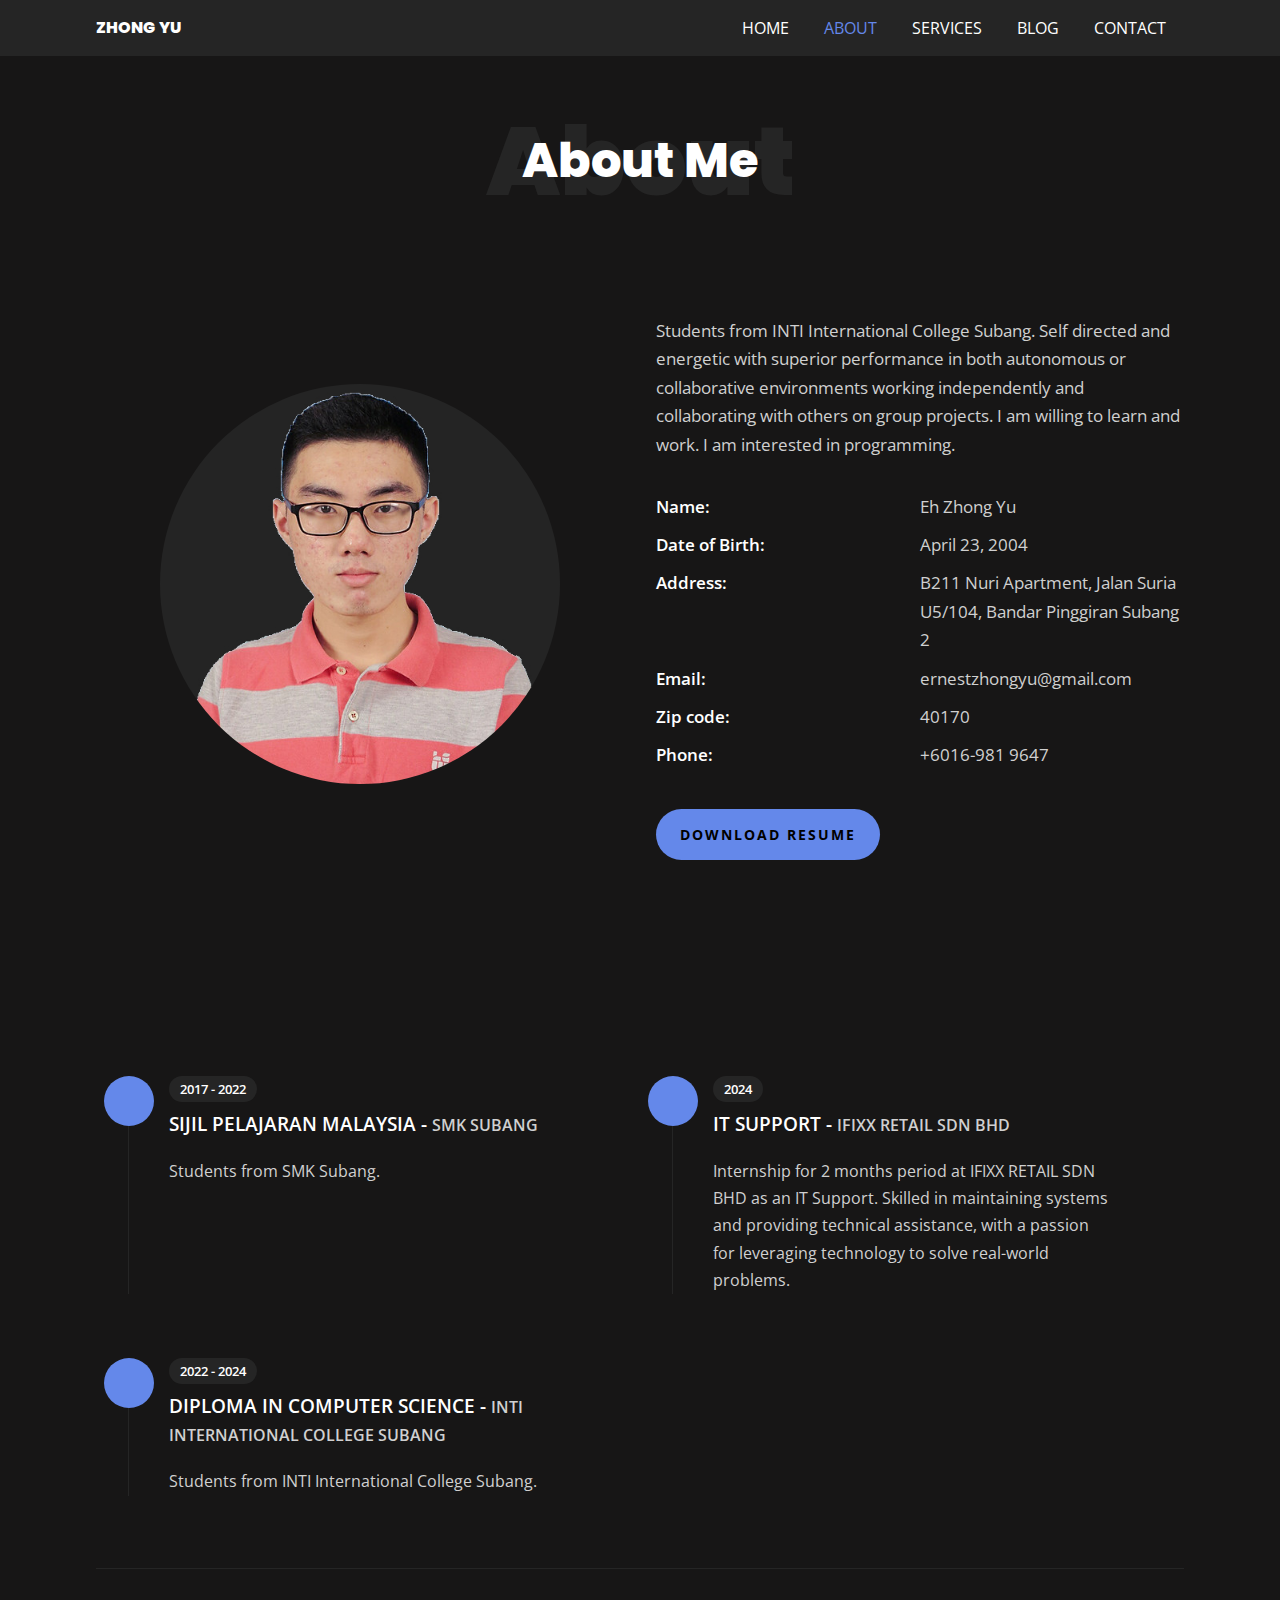
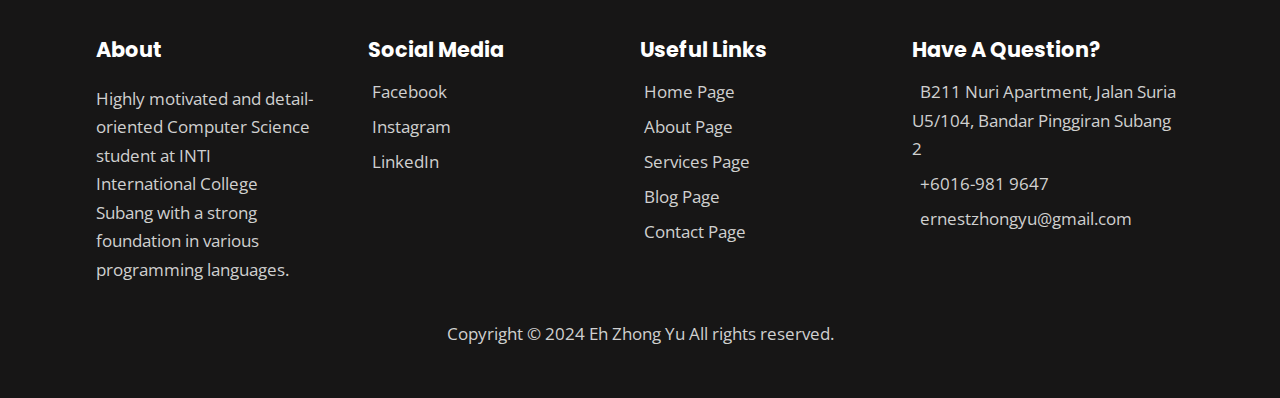
==== about.html @ f4572524 "First Commit" ====
<!DOCTYPE html>
<html lang="en">
  <head>
    <meta charset="utf-8">
    <meta http-equiv="X-UA-Compatible" content="IE=edge">
    <title>About</title>
    <meta name="description" content="">
    <meta name="viewport" content="width=device-width, initial-scale=1">
    <link rel="stylesheet" href="utility.css">
    <link rel = "stylesheet" href = "style.css">
    <link rel="stylesheet" href="https://cdnjs.cloudflare.com/ajax/libs/font-awesome/5.15.1/css/all.min.css" integrity="sha512-+4zCK9k+qNFUR5X+cKL9EIR+ZOhtIloNl9GIKS57V1MyNsYpYcUrUeQc9vNfzsWfV28IaLL3i96P9sdNyeRssA==" crossorigin="anonymous" />
    <link href="https://fonts.googleapis.com/css2?family=Open+Sans:wght@300;400;600;700;800&family=Poppins:wght@200;300;400;500;600;700;800;900&display=swap" rel="stylesheet">
  </head>
  <body>
    
    <!--Header-->
    <nav class="navbar">
      <div class="container">
        <div class="brand-and-toggler">
          <a href="index.html" class="navbar-brand">Zhong Yu</a>
          <button type="button" class="navbar-toggler" id="navbar-toggler" title="button">
            <span>
              <i class="fas fa-bars"></i>
            </span>
          </button>
        </div>

        <div class="navbar-collapse">
          <ul class="navbar-nav">
            <li class="nav-item">
              <a href="index.html" class="nav-link">home</a>
            </li>
            <li class="nav-item nav-active">
              <a href="about.html" class="nav-link">about</a>
            </li>
            <li class="nav-item">
              <a href="services.html" class="nav-link">services</a>
            </li>
            <li class="nav-item">
              <a href="blog.html" class="nav-link">blog</a>
            </li>
            <li class="nav-item">
              <a href="contact.html" class="nav-link">contact</a>
            </li>
          </ul>
        </div>
      </div>
    </nav>

    <!--About-->
    <section class="about container">
      <div class="title">
        <h2>about</h2>
        <div>
          <h2>about me</h2>
        </div>
      </div>

      <div class="row">
        <div class="row-left">
          <img src="assets/my-photo.jpg" alt = "my photo - Eh Zhong Yu" loading="lazy">
        </div>

        <div class="row-right">
          <p class="text">Students from INTI International College Subang. Self directed and energetic with superior performance in both autonomous or collaborative environments working independently and collaborating with others on group projects. I am willing to learn and work. I am interested in programming.</p>
          <div class="about-content">
            <ul>
              <li class="text">
                <span>Name: </span>
                <span>Eh Zhong Yu</span>
              </li>
              <li class="text">
                <span>Date of Birth: </span>
                <span>April 23, 2004</span>
              </li>
              <li class="text">
                <span>Address: </span>
                <span>B211 Nuri Apartment, Jalan Suria U5/104, Bandar Pinggiran Subang 2</span>
              </li>
              <li class="text">
                <span>Email: </span>
                <span>ernestzhongyu@gmail.com</span>
              </li>
              <li class="text">
                <span>Zip code: </span>
                <span>40170</span>
              </li>
              <li class="text">
                <span>Phone: </span>
                <span>+6016-981 9647</span>
              </li>
            </ul>
          </div>
          <button id="downloadBtn" type="button" class="btn">Download Resume</button>
        </div>
      </div>
    </section>

    <!--Background-->
    <section class="resume container">
      <div class="row">
        <div class="item">
          <div class="icon">
            <i class="fas fa-graduation-cap"></i>
          </div>
          <span>2017 - 2022</span>
          <h2>Sijil Pelajaran Malaysia - <span>SMK Subang</span></h2>
          <p class="text">Students from SMK Subang.</p>
        </div>

        <div class="item">
          <div class="icon">
            <i class="fas fa-briefcase"></i>
          </div>
          <span>2024</span>
          <h2>IT Support - <span>IFIXX RETAIL SDN BHD</span></h2>
          <p class="text">Internship for 2 months period at IFIXX RETAIL SDN BHD as an IT Support. Skilled in maintaining systems and providing technical assistance, with a passion for leveraging technology to solve real-world problems.</p>
        </div>

        <div class="item">
          <div class="icon">
            <i class="fas fa-graduation-cap"></i>
          </div>
          <span>2022 - 2024</span>
          <h2>Diploma in Computer Science - <span>INTI International College Subang</span></h2>
          <p class="text">Students from INTI International College Subang.</p>
        </div>
      </div>
    </section>
    

    <!--Footer-->
    <footer class="footer container">
      <div class="row">
        <div class="col">
          <h3 class="footer-title">about</h3>
          <p class="text">Highly motivated and detail-oriented Computer Science student at INTI International College Subang with a strong foundation in various programming languages.</p>
        </div>

        <div class="col">
          <h3 class="footer-title">social media</h3>
          <div class="footer-links">
            <a href="https://www.facebook.com/ErnestEZY" class="text" title="Facebook">
              <i class="fas fa-long-arrow-alt-right"></i>
              Facebook
            </a>
            <a href="https://www.instagram.com/oicuber6/" class="text" title="Instagram">
              <i class="fas fa-long-arrow-alt-right"></i>
              Instagram
            </a>
            <a href="https://www.linkedin.com/in/eh-zhong-yu-%E3%85%A4-447911281/" class="text" title="LinkedIn">
              <i class="fas fa-long-arrow-alt-right"></i>
              LinkedIn
            </a>
          </div>
        </div>

        <div class="col">
          <h3 class="footer-title">useful links</h3>
          <div class="footer-links">
            <a href="index.html" class="text">
              <i class="fas fa-long-arrow-alt-right"></i>
              home page
            </a>
            <a href="about.html" class="text">
              <i class="fas fa-long-arrow-alt-right"></i>
              about page
            </a>
            <a href="services.html" class="text">
              <i class="fas fa-long-arrow-alt-right"></i>
              services page
            </a>
            <a href="blog.html" class="text">
              <i class="fas fa-long-arrow-alt-right"></i>
              blog page
            </a>
            <a href="contact.html" class="text">
              <i class="fas fa-long-arrow-alt-right"></i>
              contact page
            </a>
          </div>
        </div>

        <div class="col">
          <h3 class="footer-title">have a question?</h3>
          <div>
            <span>
              <i class="fas fa-map-marker-alt"></i>
            </span>
            <span class="text">B211 Nuri Apartment, Jalan Suria U5/104, Bandar Pinggiran Subang 2</span>
          </div>

          <div>
            <span>
              <i class="fas fa-phone"></i>
            </span>
            <span class="text">+6016-981 9647</span>
          </div>

          <div>
            <span>
              <i class="fas fa-envelope"></i>
            </span>
            <span class="text">ernestzhongyu@gmail.com</span>
          </div>
        </div>
      </div>

      <button id="scrollToTopBtn" title="Go to top">
        <!--Used W3 for Button to Scroll to Top-->
        <svg xmlns="http://www.w3.org/2000/svg" viewBox="0 0 24 24" width="24" height="24">
          <path d="M12 9.41l-4.59 4.59L6 12l6-6 6 6-1.41 1.41L12 9.41z" />
        </svg>
      </button>

      <div class="footer-text">
        <p class="text">Copyright &copy; 2024 Eh Zhong Yu All rights reserved.</p>
      </div>
    </footer>

    <script src="script.js"></script>
  </body>
</html>
---- utility.css ----
/* setup and common stylings */
:root{
    --poppins: 'Poppins', sans-serif;
    --sans: 'Open Sans', sans-serif;
    --blue: #6488EA;
    --black: #171616;
    --nero: #252525;
    --transition: all 0.4s ease;
}
*{
    box-sizing: border-box;
    padding: 0;
    margin: 0;
    font-family: var(--sans);
}
body{
    color: #fff;
    line-height: 1.5;
    background: var(--black);
    overflow-x: hidden;
}
a{
    color: #fff;
    text-decoration: none;
}
img{
    width: 100%;
    display: block;
}
ul li{
    list-style-type: none;
}
h1, h2, h3, h4, h5, h6, p{
    padding: 0.6rem 0;
}

/* button */
.btn{
    border: none;
    margin: 1rem 0;
    border-radius: 35px;
    background: var(--blue);
    font-size: 0.9rem;
    text-transform: uppercase;
    padding: 1rem 1.5rem;
    font-weight: 700;
    letter-spacing: 2px;
    display: inline-block;
    cursor: pointer;
    transition: var(--transition);
}
.btn:hover{
    opacity: 0.7;
}

.text{
    font-size: 1.05rem;
    color: #d0d0d0;
    line-height: 1.7;
}

/* title */
.title{
    position: relative;
}
.title > h2{
    font-size: 3rem;
    font-family: var(--poppins);
    text-align: center;
    text-transform: capitalize;
    font-weight: 900;
    color: var(--nero);
}
.title div{
    position: absolute;
    top: 50%;
    left: 50%;
    text-align: center;
    width: 100%;
    transform: translate(-50%, -50%);
}
.title div h2{
    text-transform: capitalize;
    font-size: 2rem;
    font-family: var(--poppins);
    font-weight: 800;
}
.container{
    width: 90vw;
    margin: 0 auto;
}

@media screen and (min-width: 500px){
    .title > h2{
        font-size: 6rem;
    }
    .title div h2{
        font-size: 3rem;
    }
}

@media screen and (min-width: 992px){
    .container{
        width: 88vw;
    }
}
@media screen and (min-width: 1200px){
    .container{
        width: 85vw;
    }
}

/* animation and transition stopper styling */
.resize-animation-stopper *{
    animation: none !important;
    transition: none !important;
}
---- style.css ----
/* #### Header section #### */
.navbar{
    position: fixed;
    z-index: 999;
    top: 0;
    left: 0;
    background: var(--nero);
    width: 100%;
}
.brand-and-toggler{
    display: flex;
    justify-content: space-between;
    padding: 1rem 0;
}
.navbar-brand{
    text-transform: uppercase;
    font-family: var(--poppins);
    font-size: 1.0rem;
    font-weight: 800;
}
.navbar-toggler{
    border: none;
    font-size: 1.7rem;
    background: none;
    color: #fff;
    cursor: pointer;
    outline: none;
    transition: var(--transition);
}
.navbar-toggler:hover{
    opacity: 0.8;
}
.navbar-collapse{
    height: 0;
    overflow: hidden;
    transition: var(--transition);
}
.nav-item{
    text-align: center;
    padding: 0.6rem;
    position: relative;
}
.nav-item::after{
    content: "";
    position: absolute;
    bottom: 4px;
    left: 50%;
    transform: translateX(-50%);
    border-radius: 5px;
    width: 0;
    height: 2px;
    background: var(--blue);
    transition: var(--transition);
}
.nav-item:hover::after{
    width: 100px;
}
.nav-link{
    text-transform: uppercase;
    font-size: 1.2rem;
    transition: var(--transition);
}
.nav-link:hover{
    color: var(--blue);
}
.nav-active .nav-link{
    color: var(--blue);
}

/*** show header class ***/
.showNav{
    height: 385px;
}

/* #### HOME Section #### */
.home{
    padding: 5rem 0 2.5rem 0;
}
.home .row > div{
    height: 60vh;
    display: flex;
    flex-direction: column;
    justify-content: center;
    align-items: center;
    border: 2px solid var(--nero);
    border-radius: 10px;
    margin: 2rem 0;
}
.home .row-left{
    text-align: center;
}
.home .row-left h3{
    color: var(--blue);
    font-weight: 400;
    text-transform: uppercase;
}
.home .row-left h1{
    font-size: 2rem;
    font-family: var(--poppins);
    text-transform: capitalize;
    line-height: 1.2;
    font-weight: 900;
}
.home .row-left h1 span{
    color: var(--blue);
}
.home .row-left h2{
    text-transform: uppercase;
    font-family: var(--poppins);
    font-size: 1rem;
}
.home-pg-btn{
    display: flex;
    margin: 1rem 0;
}
.home-pg-btn button{
    padding: 0.8rem;
    margin-right: 0.6rem;
    border: 1px solid #f7f7f7;
}
.home-pg-btn button:first-child{
    border-color: var(--blue);
}
.home-pg-btn button:last-child{
    background: transparent;
    color: #fff;
}
.home .img-container{
    position: relative;
    width: 240px;
    height: 240px;
    border-radius: 50%;
    overflow: hidden;
}
.home .img-border{
    background: var(--nero);
    width: 245px;
    height: 245px;
    border-radius: 50%;
    display: flex;
    justify-content: center;
    align-items: center;
}


/* #### TESTIMONIALS Section #### */
.testimonials {
    width: 80%;
    margin: auto;
    padding-top: 100px;
    text-align: center;;
}
.testimonials-col {
    flex-basis: 46%;
    border-radius: 10px;
    margin-bottom: 5%;
    text-align: center;
    background: var(--nero);
    padding: 25px;
    cursor: pointer;
    display: flex;
    max-width: 800px;
}
.testimonials .row {
    margin-top: 5%;
    display: flex;
    justify-content: space-between;
}
.testimonials-col:hover {
    background: var(--blue);
}
.testimonials-col p {
    padding: 0;
    text-align: center;
}
.testimonials-col h3 {
    margin-top: 15px;
    text-align: center;
}
.testimonials-col h6 {
    text-align: center;
}
.testimonial-content h3 {
    margin-top: 15px;
    text-align: center;
}
.stars {
    display: flex;
    justify-content: center;
    margin-top: 10px;
    align-items: center;
}
.stars .fa {
    color: #FFD700;
    margin: 0 2px;
}


/* #### ABOUT Section #### */
.about{
    padding: 5rem 0 2.5rem 0;
}
.about .row-right{
    padding: 3rem 0;
}
.about .row-right p{
    margin: 1rem 0;
}
.about-content{
    margin: 1.5rem 0;
}
.about-content li{
    display: flex;
    margin: 0.6rem 0;
}
.about-content li span{
    flex: 2;
}
.about-content li span:first-child{
    color: #fff;
    font-weight: 600;
}
.about .row-right h3{
    color: var(--blue);
    font-size: 1.5rem;
}
.about .row-right h3 span{
    color: #fff;
    font-weight: 400;
}

/* #### BACKGROUND Section #### */
.resume{
    padding: 5rem 0 2.5rem 0;
}
.resume > .text{
    width: 70%;
    margin: 1.5rem auto;
    text-align: center;
}
.resume .item{
    padding: 0 2.5rem;
    margin: 2rem;
    border-left: 1px solid var(--nero);
    position: relative;
}
.resume .item > span{
    background: var(--nero);
    border-radius: 15px;
    padding: 0.25rem 0.7rem;
    text-transform: uppercase;
    font-size: 0.8rem;
    font-weight: 600;
}
.resume .item h2{
    text-transform: uppercase;
    font-weight: 600;
    font-size: 1.2rem;
}
.resume .item h2 span{
    font-size: 1rem;
    color: #d0d0d0;
}
.resume .item .text{
    font-size: 1rem;
    padding-bottom: 0;
}
.resume .icon{
    position: absolute;
    top: 0;
    width: 50px;
    height: 50px;
    background: var(--blue);
    border-radius: 50%;
    display: flex;
    justify-content: center;
    align-items: center;
    left: -25px;
}


/* #### SERVICES Section #### */
.services{
    padding: 5rem 0 2.5rem 0;
}
.services > .text{
    width: 70%;
    margin: 1.5rem auto;
    text-align: center;
}
.services .item{
    text-align: center;
    padding: 1.5rem 0 4rem 0;
    background: var(--nero);
    margin: 1.5rem 0;
    cursor: pointer;
    transition: var(--transition);
}
.services .item span{
    font-size: 5rem;
    color: var(--blue);
}
.services .item h2{
    text-transform: uppercase;
    font-size: 1rem;
    font-weight: 600;
    letter-spacing: 3px;
    position: relative;
}
.services .item h2::after{
    content: "";
    position: absolute;
    bottom: 0;
    background: var(--blue);
    width: 50px;
    height: 0.5px;
    left: 50%;
    transform: translateX(-50%);
}
.services .item:hover{
    background: var(--blue);
}
.services .item:hover span{
    color: #fff;
}
.services .item:hover h2{
    color: var(--black);
}
.services .item:hover h2::after{
    background: var(--black);
}
.services .btn{
    margin: 2.5rem auto 1rem auto;
    display: block;
}


/* #### SKILLS Section #### */
.skills{
    padding: 5rem 0 2.5rem 0;
}
.skills > .text{
    width: 70%;
    margin: 1.5rem auto;
    text-align: center;
}
.skills .row{
    margin: 1rem 0;
}
.skills .item{
    padding: 0.5rem 0;
    margin: 0.3rem 0;
}
.skills .item-text{
    display: flex;
    justify-content: flex-start;
    font-weight: 600;
    font-size: 1.3rem;
    position: relative;
}
.skills .item-text span:last-child{
    position: absolute;
}
.skills .item-text .w-90{
    margin-left: 85%;
}
.skills .item-text .w-85{
    margin-left: 90%;
}
.skills .item-text .w-80{
    margin-left: 85%;
}
.skills .item-text .w-75{
    margin-left: 70%;
}
.skills .item-text .w-85{
    margin-left: 80%;
}
.skills .item-text .w-80{
    margin-left: 75%;
}
.skills .item-text .w-60{
    margin-left: 55%;
}
.skills .item-text .w-68{
    margin-left: 63%;
}
.progress{
    margin: 0.8rem 0;
    border-radius: 10px;
    height: 16px;
    width: 100%;
    background-color: var(--nero);
    overflow: hidden;
}
.progress-bar{
    background: var(--blue);
    height: 100%;
    border-top-right-radius: 2px;
    border-bottom-right-radius: 2px;
}
.progress-bar.w-90{
    width: 90%;
}
.progress-bar.w-75{
    width: 75%;
}
.progress-bar.w-85{
    width: 85%;
}
.progress-bar.w-80{
    width: 80%;
}
.progress-bar.w-60{
    width: 60%;
}
.progress-bar.w-68{
    width: 68%;
}


/* #### PROJECTS Section #### */
.projects{
    padding: 5rem 0 2.5rem 0;
}
.projects > .text{
    width: 70%;
    margin: 1.5rem auto;
    text-align: center;
}
.projects .item{
    margin: 2rem 0;
    height: 320px;
    width: 100%;
    position: relative;
}
.projects .row .item:nth-child(1){
    background: url(assets/project-img-1.jpg) center/cover no-repeat;
}
.projects .row .item:nth-child(2){
    background: url(assets/project-img-2.jpg) center/cover no-repeat;
}
.projects .row .item:nth-child(3){
    background: url(assets/project-img-3.jpg) center/cover no-repeat;
}
.projects .row .item:nth-child(4){
    background: url(assets/project-img-4.jpg) center/cover no-repeat;
}
.projects .row .item:nth-child(5){
    background: url(assets/project-img-5.jpg) center/cover no-repeat;
}
.projects .row .item:nth-child(6){
    background: url(assets/project-img-6.jpg) center/cover no-repeat;
}
.projects .item .item-overlay{
    position: absolute;
    top: 0;
    left: 0;
    width: 100%;
    height: 100%;
    background: var(--blue);
    text-align: center;
    display: flex;
    flex-direction: column;
    justify-content: center;
    padding: 1.5rem;
    opacity: 0;
    transition: var(--transition);
    pointer-events: none;
}
.projects .item .item-overlay a{
    text-transform: capitalize;
    text-decoration: underline;
    font-size: 1.25rem;
    font-weight: 400;
    font-family: var(--poppins);
    display: inline-block;
    pointer-events: auto; 
    width: auto; 
}
.projects .item .item-overlay h2{
    font-size: 1.2rem;
    text-transform: uppercase;
    letter-spacing: 3px;
}
.projects .item .item-overlay h3{
    font-size: 1rem;
    letter-spacing: 3px;
    margin-top: -15px;
}
.projects .item:hover .item-overlay{
    opacity: 0.9;
    pointer-events: auto;
}

/* #### BLOG Section #### */
.blog{
    padding: 5rem 0 2.5rem 0;
}
.blog > .text{
    width: 70%;
    margin: 1.5rem auto;
    text-align: center;
}
.blog .item{
    margin: 1rem 0;
    background: var(--nero);
    border-radius: 5px;;
    overflow: hidden;
}
.blog .item .item-img{
    border-bottom: 8px solid var(--blue);
    overflow: hidden;
}
.blog .item .item-img img{
    transition: var(--transition);
}
.blog .item .item-img:hover img{
    transform: scale(1.2);
}
.blog .item .item-content{
    padding: 1.5rem;
}
.blog .item .item-content span{
    color: var(--blue);
    text-transform: uppercase;
}
.blog .item .item-content span .fas{
    font-size: 0.85rem;
}
.blog .item .item-content h2{
    font-family: var(--poppins);
    font-weight: 400;
    font-size: 1.4rem;
}
.blog .pagination{
    margin: 3rem 0 0.5rem 0;
    display: flex;
    align-items: center;
    justify-content: center;
}
.blog .page-link{
    background: var(--nero);
    display: block;
    width: 50px;
    height: 50px;
    margin: 0 0.6rem;
    display: flex;
    justify-content: center;
    align-items: center;
    border-radius: 50%;
    font-weight: 700;
    transition: var(--transition);
}

.blog .page-link:nth-child(2){
    background: var(--blue);
}
.blog .page-link:hover{
    background: var(--blue);
}

/* #### MODAL Section for Project Description #### */
.modal {
    display: none; 
    position: fixed; 
    z-index: 5; 
    left: 0;
    top: 0;
    width: 100%; 
    height: 100%; 
    overflow: auto; 
    background-color: rgba(0,0,0,0.4); 
}
.modal::before {
    content: "";
    position: fixed; 
    top: 0;
    left: 0;
    width: 100%;
    height: 100%;
    background: rgba(117, 117, 117, 0.812);
    -webkit-filter: blur(10px);
    filter: blur(30px); 
    z-index: -1; 
}
.modal-content {
    position: absolute; 
    background: lightgray;
    color: black;
    top: 10%; 
    left: 50%;
    transform: translateX(-50%);
    padding: 20px;
    border-radius: 10px;
    max-width: 90%;
    width: 1000px;
    box-shadow: 0 4px 8px rgba(0,0,0,0.2);
}
.modal-content .pic {
    align-items: center;
    max-width: 50%;
    height: auto; 
    max-height: 25%;
    margin: 0 auto;
    border: 10px solid var(--blue);
    border-radius: 8px;
}
.modal-content h2 {
    text-align: center;
}
.close {
    color: #aaa;
    float: right;
    font-size: 28px;
    font-weight: bold;
} 
.close:hover,
.close:focus {
    color: black;
    text-decoration: none;
    cursor: pointer;
}

/* #### CONTACT Section #### */
.contact{
    padding: 5rem 0 2.5rem 0;
}
.contact > .text{
    width: 70%;
    margin: 1.5rem auto;
    text-align: center;
}
.contact .row{
    margin: 1rem 0;
}
.contact .row > div{
    margin: 2.5rem 0;
    padding: 2rem 0;
}
.contact .col-left h2{
    text-transform: uppercase;
}
.contact .col-right h2{
    text-transform: uppercase;
}
.contact .contact-info{
    margin: 1rem 0;
    padding: 0.5rem 0;
    display: flex;
    align-items: center;
}
.contact .contact-info > span{
    color: var(--blue);
    font-size: 2.6rem;
    margin-right: 1.2rem;
}
.contact .contact-info h3{
    font-size: 1rem;
    font-weight: 400;
}
.contact .contact-info h3 span{
    text-transform: uppercase;
    font-size: 1.05rem;
}
.contact .contact-social-links{
    display: flex;
}
.contact .contact-social-links a{
    display: block;
    width: 50px;
    height: 50px;
    background: var(--nero);
    margin: 0 0.6rem;
    display: flex;
    justify-content: center;
    align-items: center;
    border-radius: 50%;
    transition: var(--transition);
}
.contact .contact-social-links a:first-child{
    margin-left: 0;
}
.contact .contact-social-links a:hover{
    background: var(--blue);
}
.contact-form input, .contact-form textarea{
    width: 100%;
    margin: 1rem 0;
    background: var(--nero);
    border: 2px solid transparent;
    font-size: 1rem;
    padding: 0.8rem 1rem;
    border-radius: 25px;
    outline: 0;
    color: #fff;
}
.contact-form input:focus, .contact-form textarea:focus{
    border-color: var(--blue);
}
.contact-form input::placeholder,
.contact-form textarea::placeholder{
    text-transform: uppercase;
}
.faq {
    padding: 2rem;
}
.faq h2 {
    text-align: center;
    font-size: 1.5rem;
    align-items: center;
    text-transform: uppercase;
}
.accordion {
    max-width: 800px;
    margin: 0 auto;
}
.accordion-item {
    margin-bottom: 1rem; 
    border-radius: 5px; 
    overflow: hidden;
}
.accordion-header {
    width: 100%;
    padding: 1rem;
    text-align: center;
    background-color: var(--nero);
    color: white;
    border: 1px solid white;
    border-radius: 5px;
    outline: none;
    cursor: pointer;
    font-size: 1.2rem;
    display: flex;
    justify-content: center;
    align-items: center;
}
.accordion-header:hover {
    background-color: var(--blue);
}
.accordion-content {
    max-height: 0;
    overflow: hidden;
    transition: max-height 0.5s ease-out;
    padding: 0 1rem;
    background-color: #444444;
    color: white;
    font-family: var(--poppins);
    text-align: center;
}
.accordion-content p {
    margin: 1rem 0;
}
.accordion-header[aria-expanded="true"] + .accordion-content {
    max-height: 100vh;
    transition: max-height 0.5s ease-in;
}


/* #### FOOTER Section #### */
.footer{
    padding: 2.5rem 0;
    border-top: 1.5px solid #252525;
}
.footer-title{
    text-transform: capitalize;
    font-size: 1.3rem;
    font-family: var(--poppins);
    font-weight: 700;
}
.footer .col{
    text-align: center;
    padding: 1rem 0;
}
.footer .col:first-child .text{
    width: 80%;
    margin: 0 auto;
}
.social-links{
    display: flex;
    justify-content: center;
}
.social-links a{
    background: var(--nero);
    width: 50px;
    height: 50px;
    font-size: 1.5rem;
    display: flex;
    justify-content: center;
    align-items: center;
    border-radius: 50%;
    margin: 1.5rem 0.5rem;
    transition: var(--transition);
}
.social-links a:hover{
    background: var(--blue);
}
.footer-links a{
    display: block;
    text-transform: capitalize;
    padding: 0.2rem 0;
    transition: var(--transition);
}
.footer-links a .fas{
    display: none;
}
.footer-links a:hover{
    color: #fff;
}
.footer .col:last-child div{
    padding: 0.2rem 0;
}
.footer .col:last-child .fas{
    padding-right: 0.5rem;
}
.footer-text .text{
    text-align: center;
}

/* #### Scroll back to top button #### */
#scrollToTopBtn {
    position: fixed;
    bottom: 20px;
    right: 20px;
    width: 40px;
    height: 40px;
    background-color: #007bff;
    color: #fff;
    border: none;
    border-radius: 50%;
    cursor: pointer;
    display: none;
    z-index: 1000; 
    animation: fadeIn 0.3s ease-in-out forwards;
  }
  
  @keyframes fadeIn {
    from {
      opacity: 0;
      transform: translateY(20px);
    }
    to {
      opacity: 1;
      transform: translateY(0);
    }
  }
  
  #scrollToTopBtn svg {
    fill: currentColor;
  }
  
  #scrollToTopBtn:hover {
    background-color: #0056b3;
  }





/* #### Media Adjustment #### */
@media screen and (min-width: 500px){
    /* home page */
    .home .row-left h1{
        font-size: 4rem;
    }
    .home .row-left h2{
        font-size: 1.4rem;
    }
    .home-pg-btn button{
        padding: 1rem 1.5rem;
    }
    .home .img-container{
        width: 320px;
        height: 320px;
    }
    .home .img-border{
        width: 325px;
        height: 325px;
    }
}

@media (max-width: 700px) {
    .testimonials-container {
        flex-direction: column;
    }
    .testimonials-col {
        flex-basis: 100%;
        margin-bottom: 20px;
    }
    .testimonials .row {
        flex-direction: column;
        align-items: center;
    }
}

@media screen and (min-width: 768px){
    /* footer section */
    .footer .row{
        display: grid;
        grid-template-columns: repeat(2, 1fr);
    }
    /* about section */
    .about .row-left{
        width: 400px;
        height: 400px;
        margin: 1rem auto;
        overflow: hidden;
        border-radius: 50%;
        position: relative;
    }
    /* background section */
    .resume .row{
        display: grid;
        grid-template-columns: repeat(2, 1fr);
    }
    /* services section */
    .services .row{
        display: flex;
        flex-wrap: wrap;
    }
    .services .item{
        flex: 0 0 calc(50% - 2rem);
        margin: 1rem;
    }
    /* skills section */
    .skills .row{
        display: grid;
        grid-template-columns: repeat(2, 1fr);
        grid-gap: 2rem;
    }
    /* projects section */
    .projects .row{
        display: grid;
        grid-template-columns: repeat(3, 1fr);
        grid-gap: 2rem;
    }
    .projects .row .item{
        margin: 0;
    }
    .projects .row .item:nth-child(2){
        grid-column: 2/4;
    }
    .projects .row .item:nth-child(3){
        grid-column: 1/3;
    }
    .projects .row .item:nth-child(6){
        grid-column: 2/4;
    }

    /* blog section */
    .blog .row{
        display: grid;
        grid-template-columns: repeat(2, 1fr);
        grid-gap: 2rem;
    }
    /* contact section */
    .contact-form .form-group{
        display: grid;
        grid-template-columns: repeat(3, 1fr);
        grid-gap: 1rem;
    }
    .contact .row > div{
        margin: 0;
    }
}

@media screen and (min-width: 992px){
    /* header section */
    .navbar-toggler{
        display: none;
    }
    .navbar .container{
        display: flex;
        flex-wrap: wrap;
        justify-content: space-between;
        align-items: center;
    }
    .navbar-nav{
        display: flex;
        justify-content: flex-end;
    }
    .navbar-collapse{
        height: 100%;
        flex: 1 0 auto;
    }
    .brand-and-toggler{
        flex: 0 0 100px;
    }
    .nav-item{
        margin: 0 0.5rem;
    }
    .nav-link{
        font-size: 1rem;
    }

    /* home section */
    .home .row{
        display: grid;
        grid-template-columns: repeat(2, 1fr);
        grid-gap: 2rem;
    }
    .home .row > div{
        height: calc(100vh - 73px);
        border: none;
        margin: 0;
        align-items: flex-start;
    }
    .home .row-left{
        text-align: left;
    }
    .home .img-container{
        width: 100%;
        height: 100%;
        border-radius: unset;
    }
    .home .img-border{
        height: 90%;
        width: 100%;
        transition: var(--transition);
        border-radius: unset;
        background: transparent;
    }
    .home .img-border:hover{
        transform: translateY(-14px);
    }

    /* about section */
    .about .row{
        display: grid;
        grid-template-columns: repeat(2, 1fr);
        align-items: center;
        grid-gap: 2rem;
    }
    /* services section */
    .services .item{
        flex: 0 0 calc(33.33% - 2rem);
    }
    /* contact section */
    .contact .row{
        display: grid;
        grid-template-columns: repeat(2, 1fr);
        grid-gap: 2rem;
    }
}

@media screen and (min-width: 1200px){
    /* footer section */
    .footer .row{
        grid-template-columns: repeat(4, 1fr);
    }
    .footer .row .col{
        text-align: left;
    }
    .footer .col:first-child .text{
        margin: 0;
    }
    .social-links{
        justify-content: flex-start;
    }
    .footer-links a .fas{
        display: inline-block;
    }

    /* blog section */
    .blog .row{
        grid-template-columns: repeat(3, 1fr);
    }
}

@media (max-width: 768px) {
    .modal-content {
        width: 90%;
    }
    .modal-content .pic {
        align-items: center;
        max-width: 100%;
        height: auto; 
        max-height: 50%;
        margin: 0 auto;
        border: 6px solid var(--blue);
        border-radius: 8px;
    }
}
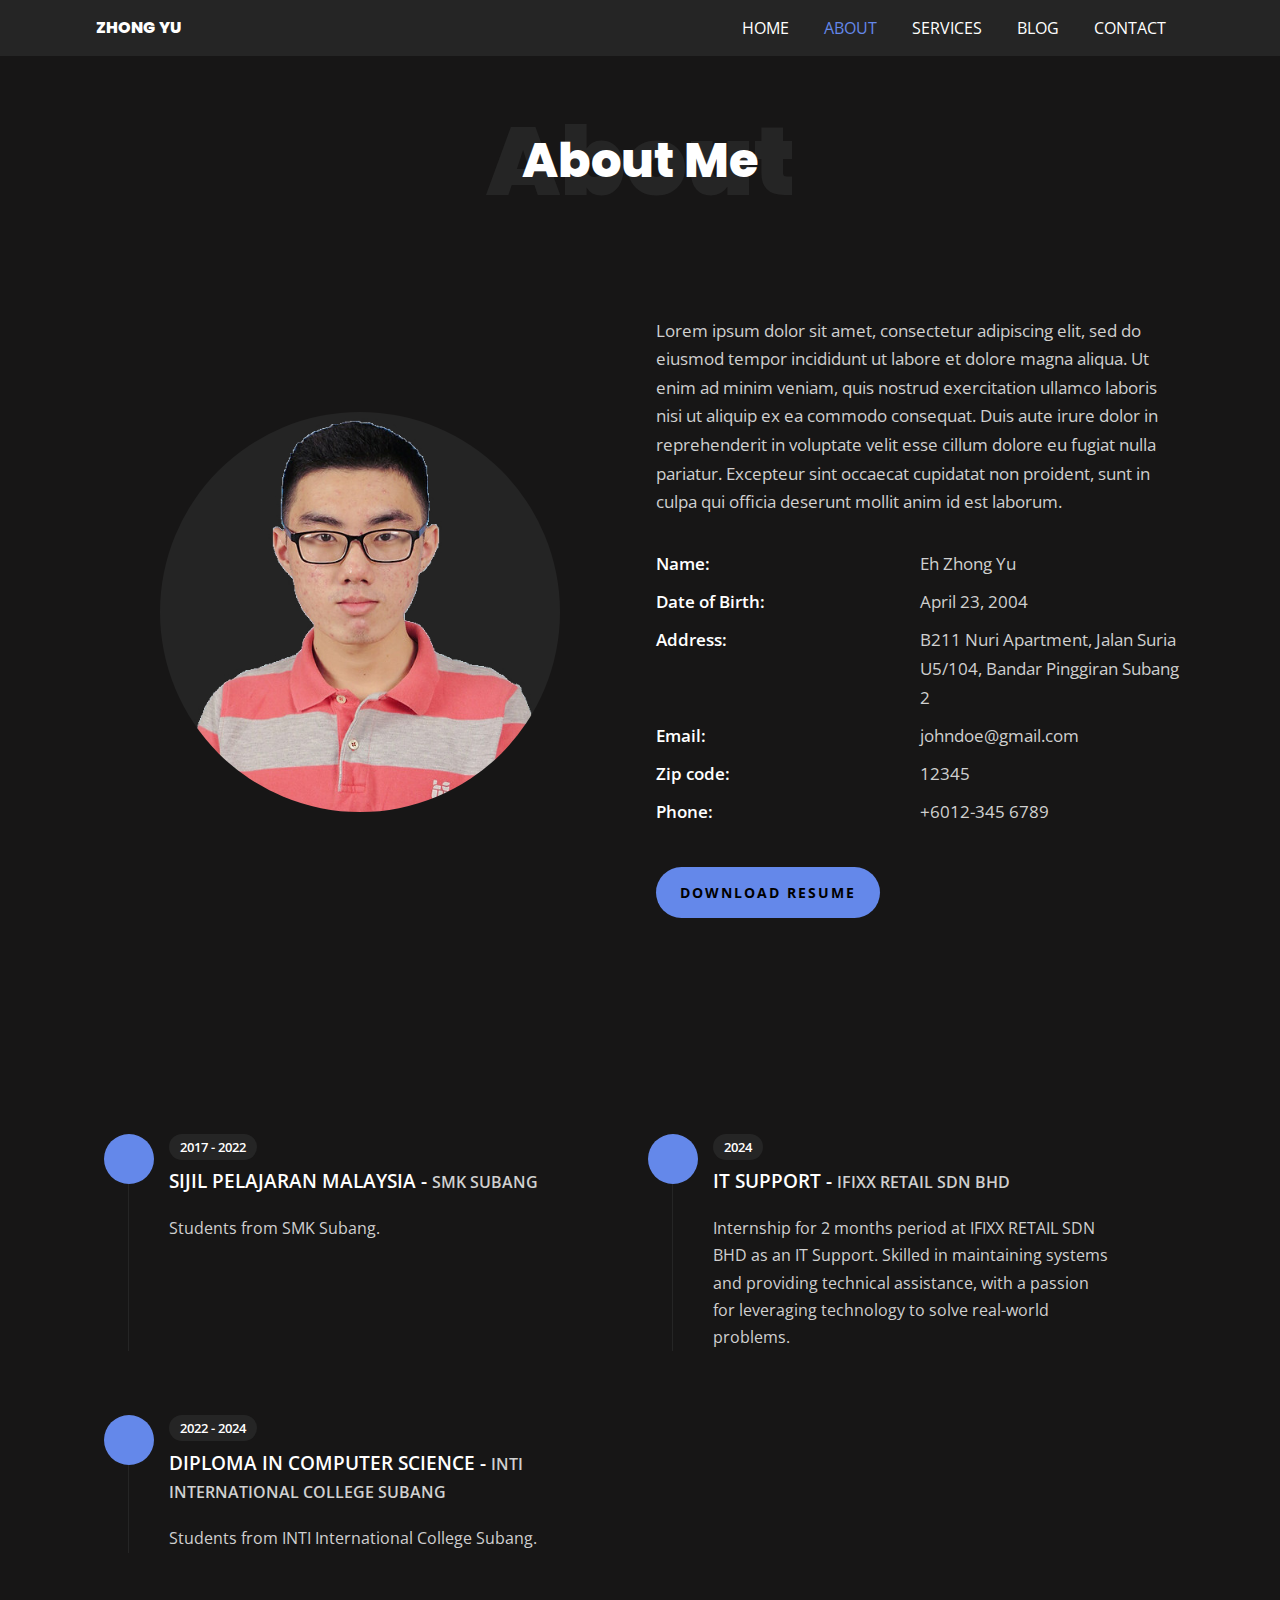
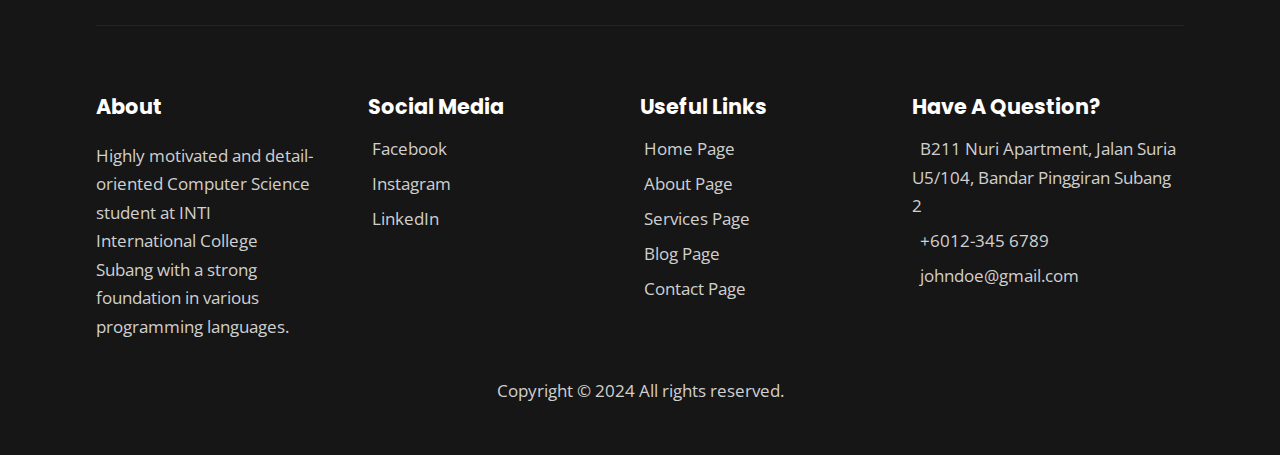
==== commit 4da0cc78: "Commit changes" ====
--- a/about.html
+++ b/about.html
@@ -63,7 +63,7 @@
         </div>
 
         <div class="row-right">
-          <p class="text">Students from INTI International College Subang. Self directed and energetic with superior performance in both autonomous or collaborative environments working independently and collaborating with others on group projects. I am willing to learn and work. I am interested in programming.</p>
+          <p class="text">Lorem ipsum dolor sit amet, consectetur adipiscing elit, sed do eiusmod tempor incididunt ut labore et dolore magna aliqua. Ut enim ad minim veniam, quis nostrud exercitation ullamco laboris nisi ut aliquip ex ea commodo consequat. Duis aute irure dolor in reprehenderit in voluptate velit esse cillum dolore eu fugiat nulla pariatur. Excepteur sint occaecat cupidatat non proident, sunt in culpa qui officia deserunt mollit anim id est laborum.</p>
           <div class="about-content">
             <ul>
               <li class="text">
@@ -80,15 +80,15 @@
               </li>
               <li class="text">
                 <span>Email: </span>
-                <span>ernestzhongyu@gmail.com</span>
+                <span>johndoe@gmail.com</span>
               </li>
               <li class="text">
                 <span>Zip code: </span>
-                <span>40170</span>
+                <span>12345</span>
               </li>
               <li class="text">
                 <span>Phone: </span>
-                <span>+6016-981 9647</span>
+                <span>+6012-345 6789</span>
               </li>
             </ul>
           </div>
@@ -141,15 +141,15 @@
         <div class="col">
           <h3 class="footer-title">social media</h3>
           <div class="footer-links">
-            <a href="https://www.facebook.com/ErnestEZY" class="text" title="Facebook">
+            <a href="#" class="text" title="Facebook">
               <i class="fas fa-long-arrow-alt-right"></i>
               Facebook
             </a>
-            <a href="https://www.instagram.com/oicuber6/" class="text" title="Instagram">
+            <a href="#" class="text" title="Instagram">
               <i class="fas fa-long-arrow-alt-right"></i>
               Instagram
             </a>
-            <a href="https://www.linkedin.com/in/eh-zhong-yu-%E3%85%A4-447911281/" class="text" title="LinkedIn">
+            <a href="#" class="text" title="LinkedIn">
               <i class="fas fa-long-arrow-alt-right"></i>
               LinkedIn
             </a>
@@ -195,14 +195,14 @@
             <span>
               <i class="fas fa-phone"></i>
             </span>
-            <span class="text">+6016-981 9647</span>
+            <span class="text">+6012-345 6789</span>
           </div>
 
           <div>
             <span>
               <i class="fas fa-envelope"></i>
             </span>
-            <span class="text">ernestzhongyu@gmail.com</span>
+            <span class="text">johndoe@gmail.com</span>
           </div>
         </div>
       </div>
@@ -215,7 +215,7 @@
       </button>
 
       <div class="footer-text">
-        <p class="text">Copyright &copy; 2024 Eh Zhong Yu All rights reserved.</p>
+        <p class="text">Copyright &copy; 2024 All rights reserved.</p>
       </div>
     </footer>
 
